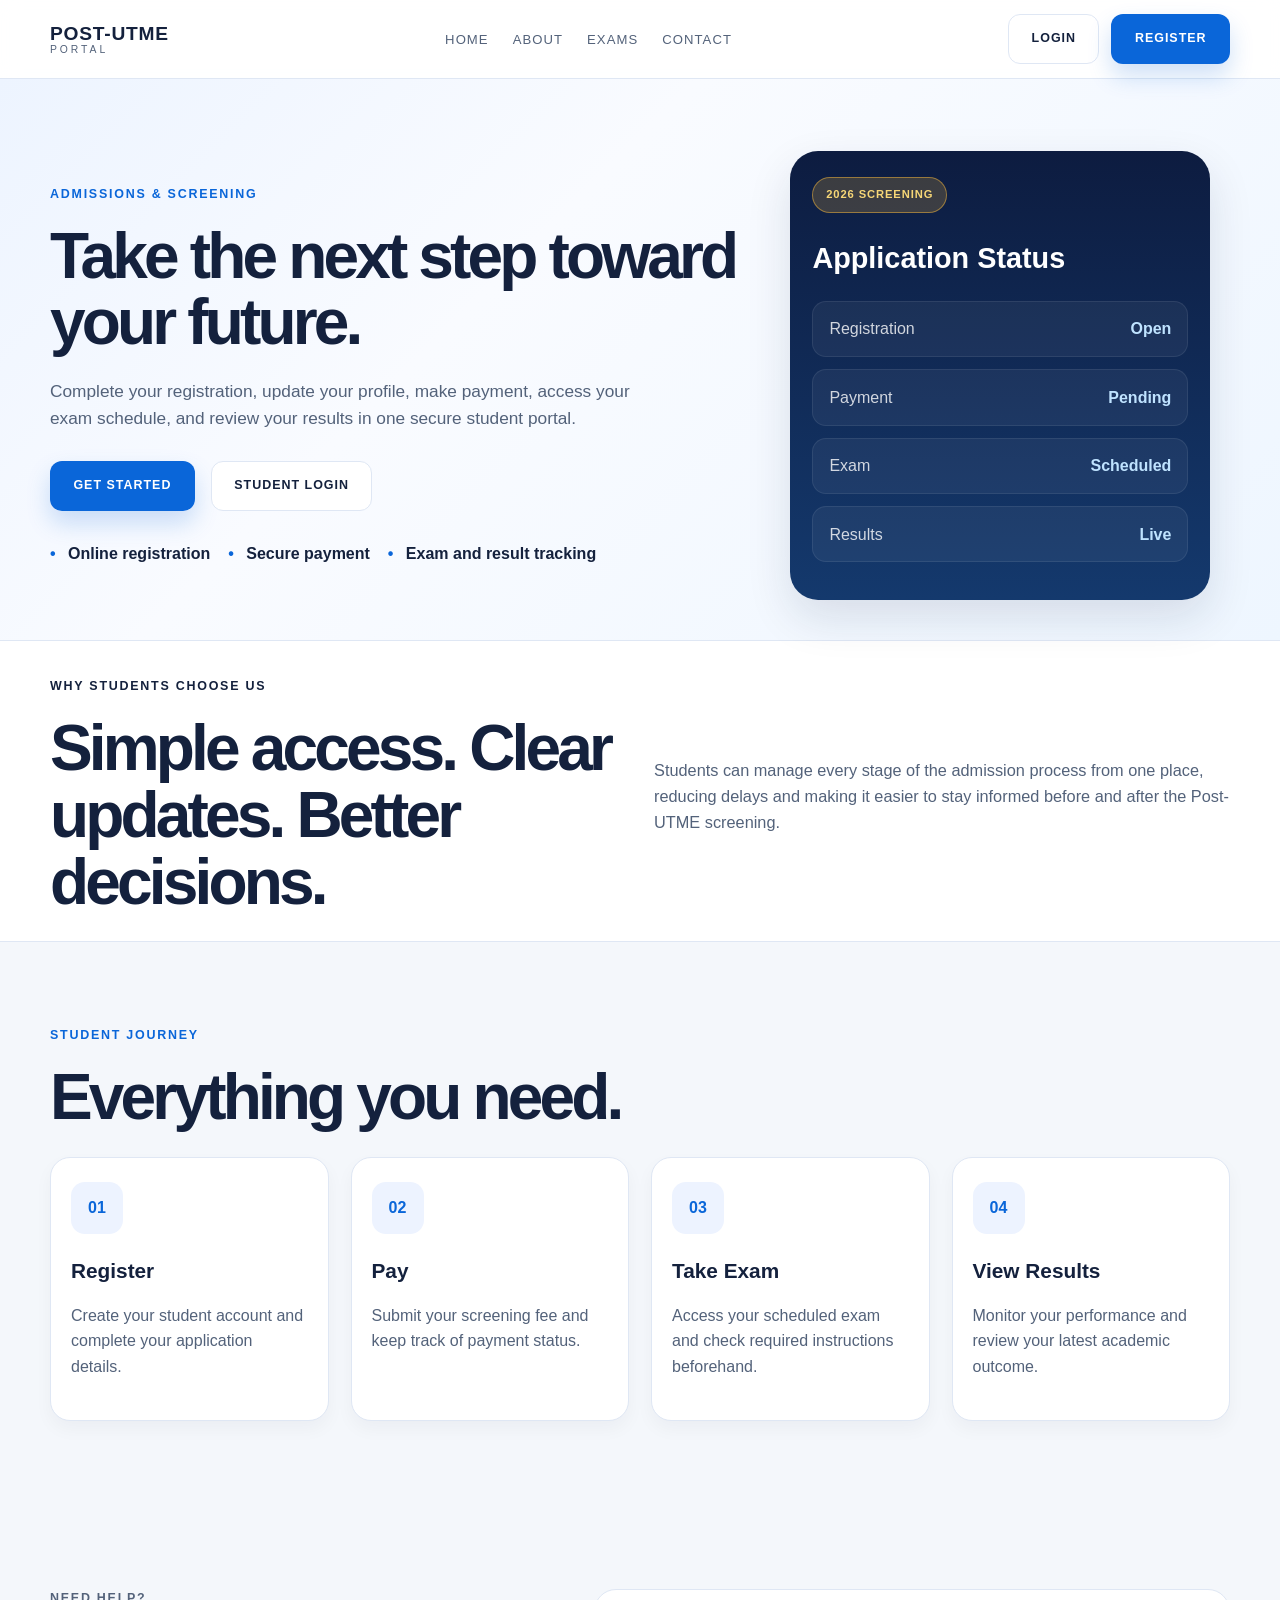
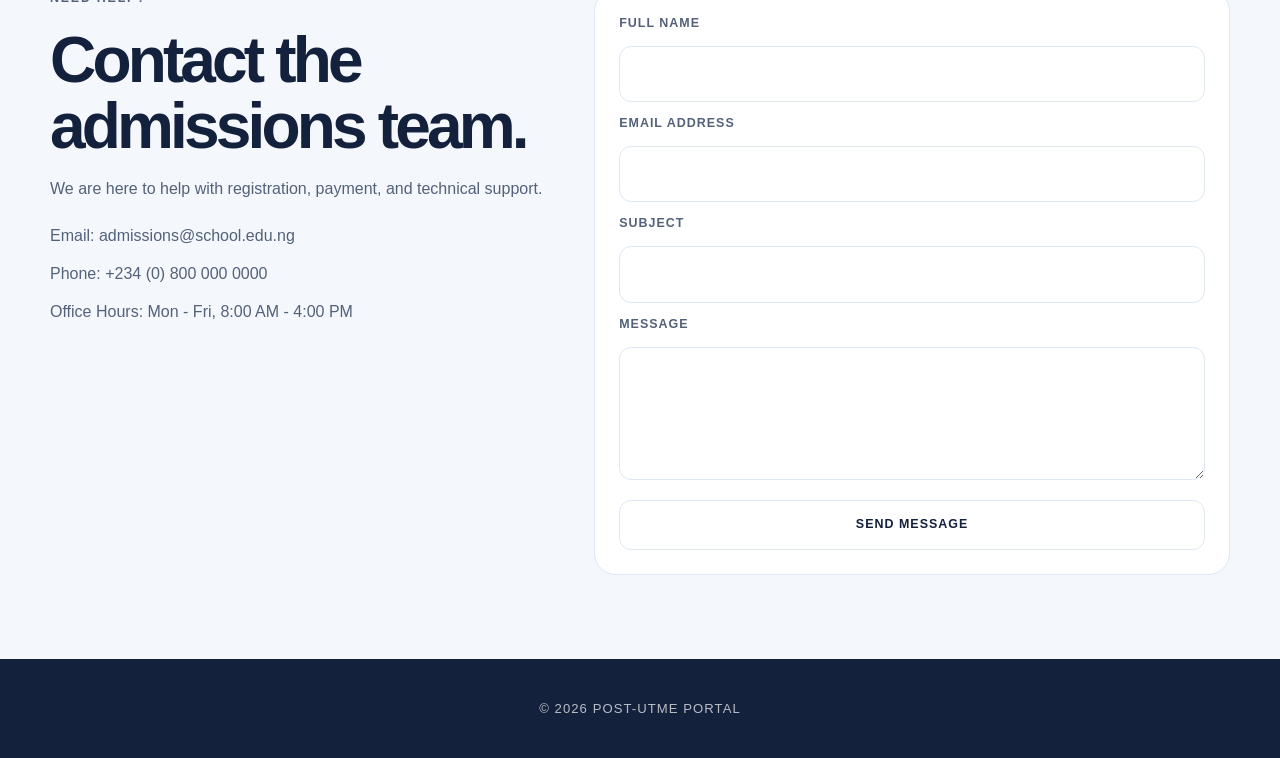
==== public/index.html @ b12bf3f4 "Initial project commit" ====
﻿<!DOCTYPE html>
<html lang="en">
<head>
    <meta charset="UTF-8">
    <meta name="viewport" content="width=device-width, initial-scale=1.0">
    <title>Post-UTME Examination Portal</title>
    <meta name="description" content="Post-UTME examination portal for student registration, login, exam access, and result checking.">
    <link rel="stylesheet" href="css/styles.css">
</head>
<body>
    <header class="topbar">
        <div class="container nav-wrap">
            <div class="brand-block">
                <span class="brand-mark">Post-UTME</span>
                <span class="brand-sub">Portal</span>
            </div>
            <nav class="main-nav" aria-label="Primary navigation">
                <a href="#home">Home</a>
                <a href="#about">About</a>
                <a href="#exams">Exams</a>
                <a href="#contact">Contact</a>
            </nav>
            <div class="nav-actions">
                <a class="btn btn-light" href="#login">Login</a>
                <a class="btn btn-primary" href="#register">Register</a>
            </div>
        </div>
    </header>

    <main id="home">
        <section class="hero">
            <div class="container hero-inner">
                <div class="hero-copy">
                    <p class="eyebrow">Admissions & screening</p>
                    <h1>Take the next step toward your future.</h1>
                    <p class="hero-text">
                        Complete your registration, update your profile, make payment, access your exam schedule,
                        and review your results in one secure student portal.
                    </p>
                    <div class="cta-row">
                        <a class="btn btn-primary" href="#register">Get Started</a>
                        <a class="btn btn-secondary" href="#login">Student Login</a>
                    </div>
                    <ul class="highlight-list">
                        <li>Online registration</li>
                        <li>Secure payment</li>
                        <li>Exam and result tracking</li>
                    </ul>
                </div>

                <div class="hero-panel" aria-label="Portal overview">
                    <div class="panel-card">
                        <span class="panel-badge">2026 Screening</span>
                        <h2>Application Status</h2>
                        <div class="status-row">
                            <span>Registration</span>
                            <strong>Open</strong>
                        </div>
                        <div class="status-row">
                            <span>Payment</span>
                            <strong>Pending</strong>
                        </div>
                        <div class="status-row">
                            <span>Exam</span>
                            <strong>Scheduled</strong>
                        </div>
                        <div class="status-row">
                            <span>Results</span>
                            <strong>Live</strong>
                        </div>
                    </div>
                </div>
            </div>
        </section>

        <section id="about" class="info-band">
            <div class="container info-grid">
                <div>
                    <p class="eyebrow dark">Why students choose us</p>
                    <h2>Simple access. Clear updates. Better decisions.</h2>
                </div>
                <p>
                    Students can manage every stage of the admission process from one place, reducing delays and
                    making it easier to stay informed before and after the Post-UTME screening.
                </p>
            </div>
        </section>

        <section id="exams" class="feature-section">
            <div class="container">
                <div class="section-heading">
                    <div>
                        <p class="eyebrow">Student journey</p>
                        <h2>Everything you need.</h2>
                    </div>
                </div>

                <div class="feature-grid">
                    <article class="feature-card">
                        <div class="feature-icon">01</div>
                        <h3>Register</h3>
                        <p>Create your student account and complete your application details.</p>
                    </article>
                    <article class="feature-card">
                        <div class="feature-icon">02</div>
                        <h3>Pay</h3>
                        <p>Submit your screening fee and keep track of payment status.</p>
                    </article>
                    <article class="feature-card">
                        <div class="feature-icon">03</div>
                        <h3>Take Exam</h3>
                        <p>Access your scheduled exam and check required instructions beforehand.</p>
                    </article>
                    <article class="feature-card">
                        <div class="feature-icon">04</div>
                        <h3>View Results</h3>
                        <p>Monitor your performance and review your latest academic outcome.</p>
                    </article>
                </div>
            </div>
        </section>

        <section id="contact" class="contact-section">
            <div class="container contact-grid">
                <div class="contact-copy">
                    <p class="eyebrow">Need help?</p>
                    <h2>Contact the admissions team.</h2>
                    <p>We are here to help with registration, payment, and technical support.</p>
                    <ul>
                        <li>Email: admissions@school.edu.ng</li>
                        <li>Phone: +234 (0) 800 000 0000</li>
                        <li>Office Hours: Mon - Fri, 8:00 AM - 4:00 PM</li>
                    </ul>
                </div>

                <form id="contact-form" class="portal-form contact-form">
                    <label for="name">Full name</label>
                    <input id="name" name="name" type="text" required>

                    <label for="email">Email address</label>
                    <input id="email" name="email" type="email" required>

                    <label for="subject">Subject</label>
                    <input id="subject" name="subject" type="text" required>

                    <label for="message">Message</label>
                    <textarea id="message" name="message" rows="4" required></textarea>

                    <button type="submit" class="btn btn-secondary full-width">Send Message</button>
                </form>
            </div>
        </section>
    </main>

    <div class="modal" id="login-modal" aria-hidden="true">
        <div class="modal-backdrop" data-close-modal></div>
        <div class="modal-card" role="dialog" aria-modal="true" aria-labelledby="login-title">
            <button type="button" class="close" aria-label="Close login form">×</button>
            <h3 id="login-title">Student Login</h3>
            <form id="login-form" class="portal-form">
                <label for="login-email">Email address</label>
                <input id="login-email" name="email" type="email" placeholder="you@example.com" required>

                <label for="login-password">Password</label>
                <input id="login-password" name="password" type="password" placeholder="Enter your password" required>

                <button type="submit" class="btn btn-primary full-width">Login</button>
            </form>
        </div>
    </div>

    <div class="modal" id="register-modal" aria-hidden="true">
        <div class="modal-backdrop" data-close-modal></div>
        <div class="modal-card" role="dialog" aria-modal="true" aria-labelledby="register-title">
            <button type="button" class="close" aria-label="Close registration form">×</button>
            <h3 id="register-title">Create Account</h3>
            <form id="register-form" class="portal-form">
                <div class="two-col">
                    <div>
                        <label for="first-name">First name</label>
                        <input id="first-name" name="firstName" type="text" required>
                    </div>
                    <div>
                        <label for="last-name">Last name</label>
                        <input id="last-name" name="lastName" type="text" required>
                    </div>
                </div>

                <label for="reg-email">Email address</label>
                <input id="reg-email" name="email" type="email" required>

                <label for="phone">Phone number</label>
                <input id="phone" name="phoneNumber" type="tel" required>

                <label for="password">Password</label>
                <input id="password" name="password" type="password" required>

                <button type="submit" class="btn btn-primary full-width">Register</button>
            </form>
        </div>
    </div>

    <footer class="site-footer">
        <div class="container footer-inner">
            <p>© 2026 Post-UTME Portal</p>
        </div>
    </footer>

    <script src="js/main.js"></script>
</body>
</html>
---- public/css/styles.css ----
:root {
    --primary: #0a66d9;
    --primary-dark: #094aa8;
    --accent: #f6b73c;
    --bg: #f4f7fb;
    --panel: #ffffff;
    --panel-alt: #edf3ff;
    --text: #14213d;
    --muted: #53627a;
    --line: #dfe7f4;
    --success: #0f9f6e;
    --shadow: 0 18px 45px rgba(17, 36, 68, 0.12);
}

* {
    box-sizing: border-box;
}

html {
    scroll-behavior: smooth;
}

body {
    margin: 0;
    font-family: Arial, Helvetica, sans-serif;
    background: var(--bg);
    color: var(--text);
    line-height: 1.6;
}

a {
    color: inherit;
    text-decoration: none;
}

img {
    max-width: 100%;
    display: block;
}

button,
input,
textarea {
    font: inherit;
}

.container {
    width: min(1180px, calc(100% - 32px));
    margin: 0 auto;
}

.topbar {
    position: sticky;
    top: 0;
    z-index: 20;
    background: rgba(255, 255, 255, 0.92);
    backdrop-filter: blur(10px);
    border-bottom: 1px solid var(--line);
}

.nav-wrap {
    display: flex;
    align-items: center;
    justify-content: space-between;
    min-height: 78px;
    gap: 20px;
}

.brand-block {
    display: flex;
    flex-direction: column;
    line-height: 1.1;
}

.brand-mark {
    font-size: 1.2rem;
    font-weight: 800;
    letter-spacing: 0.04em;
    text-transform: uppercase;
}

.brand-sub {
    font-size: 0.65rem;
    letter-spacing: 0.28em;
    text-transform: uppercase;
    color: var(--muted);
}

.main-nav {
    display: flex;
    align-items: center;
    gap: 24px;
    color: var(--muted);
    font-size: 0.82rem;
    text-transform: uppercase;
    letter-spacing: 0.08em;
}

.main-nav a {
    transition: color 0.2s ease;
}

.main-nav a:hover {
    color: var(--primary);
}

.nav-actions {
    display: flex;
    align-items: center;
    gap: 12px;
}

.btn {
    display: inline-flex;
    align-items: center;
    justify-content: center;
    border: 1px solid transparent;
    padding: 0.88rem 1.4rem;
    border-radius: 12px;
    font-size: 0.78rem;
    font-weight: 700;
    letter-spacing: 0.08em;
    text-transform: uppercase;
    cursor: pointer;
    transition: transform 0.2s ease, box-shadow 0.2s ease, background 0.2s ease;
}

.btn:hover {
    transform: translateY(-1px);
}

.btn-primary {
    background: var(--primary);
    color: #fff;
    box-shadow: 0 12px 24px rgba(10, 102, 217, 0.2);
}

.btn-primary:hover {
    background: var(--primary-dark);
}

.btn-secondary,
.btn-light {
    background: #fff;
    border-color: var(--line);
    color: var(--text);
}

.btn-secondary:hover,
.btn-light:hover {
    border-color: var(--primary);
    color: var(--primary);
}

.hero {
    padding: 72px 0 40px;
    background: linear-gradient(135deg, #edf4ff 0%, #f9fbff 38%, #eef6ff 100%);
}

.hero-inner {
    display: grid;
    grid-template-columns: 1.2fr 0.8fr;
    gap: 32px;
    align-items: center;
}

.eyebrow {
    margin: 0 0 18px;
    color: var(--primary);
    font-size: 0.78rem;
    font-weight: 700;
    letter-spacing: 0.14em;
    text-transform: uppercase;
}

.eyebrow.dark {
    color: var(--text);
}

.hero-copy h1,
.info-grid h2,
.section-heading h2,
.contact-copy h2 {
    margin: 0;
    font-size: clamp(2.6rem, 5vw, 5rem);
    line-height: 1.04;
    letter-spacing: -0.06em;
}

.hero-text {
    max-width: 620px;
    margin: 22px 0 0;
    font-size: 1.08rem;
    color: var(--muted);
}

.cta-row {
    display: flex;
    flex-wrap: wrap;
    gap: 16px;
    margin-top: 28px;
}

.highlight-list {
    list-style: none;
    padding: 0;
    margin: 30px 0 0;
    display: flex;
    flex-wrap: wrap;
    gap: 10px 18px;
    color: var(--text);
    font-weight: 600;
}

.highlight-list li {
    position: relative;
    padding-left: 18px;
}

.highlight-list li::before {
    content: "•";
    position: absolute;
    left: 0;
    color: var(--primary);
}

.hero-panel {
    display: flex;
    justify-content: center;
}

.panel-card {
    width: min(100%, 420px);
    background: linear-gradient(180deg, #0d1c40 0%, #14396d 100%);
    color: #fff;
    border-radius: 28px;
    padding: 26px 22px;
    box-shadow: var(--shadow);
}

.panel-badge {
    display: inline-flex;
    padding: 0.5rem 0.8rem;
    border-radius: 999px;
    background: rgba(246, 183, 60, 0.2);
    border: 1px solid rgba(246, 183, 60, 0.5);
    color: #f7d777;
    font-size: 0.7rem;
    font-weight: 700;
    letter-spacing: 0.08em;
    text-transform: uppercase;
}

.panel-card h2 {
    margin: 22px 0 20px;
    font-size: 1.8rem;
}

.status-row {
    display: flex;
    align-items: center;
    justify-content: space-between;
    background: rgba(255, 255, 255, 0.05);
    border: 1px solid rgba(255, 255, 255, 0.08);
    border-radius: 14px;
    padding: 0.9rem 1rem;
    margin-bottom: 12px;
}

.status-row span {
    color: rgba(255, 255, 255, 0.8);
}

.status-row strong {
    color: #bfe3ff;
}

.info-band {
    background: #fff;
    border-top: 1px solid var(--line);
    border-bottom: 1px solid var(--line);
    padding: 36px 0 26px;
}

.info-grid {
    display: grid;
    grid-template-columns: 1fr 1fr;
    align-items: center;
    gap: 28px;
}

.info-grid p:last-child {
    color: var(--muted);
    font-size: 1.02rem;
}

.feature-section,
.contact-section,
.auth-section {
    padding: 84px 0;
}

.section-heading {
    margin-bottom: 26px;
}

.feature-grid {
    display: grid;
    grid-template-columns: repeat(4, minmax(0, 1fr));
    gap: 22px;
}

.feature-card {
    background: var(--panel);
    border: 1px solid var(--line);
    border-radius: 20px;
    padding: 24px 20px;
    box-shadow: 0 8px 18px rgba(20, 33, 61, 0.04);
}

.feature-icon {
    display: inline-flex;
    align-items: center;
    justify-content: center;
    width: 52px;
    height: 52px;
    border-radius: 14px;
    background: var(--panel-alt);
    color: var(--primary);
    font-weight: 800;
    margin-bottom: 20px;
}

.feature-card h3 {
    margin: 0 0 10px;
    font-size: 1.3rem;
}

.feature-card p,
.card-copy,
.contact-copy p,
.contact-copy li,
.portal-form label,
.portal-form input,
.portal-form textarea {
    color: var(--muted);
}

.auth-grid {
    display: grid;
    grid-template-columns: 1fr 1fr;
    gap: 22px;
}

.auth-card {
    background: var(--panel);
    border-radius: 22px;
    border: 1px solid var(--line);
    padding: 28px 24px;
}

.highlight-card {
    background: linear-gradient(180deg, #f5f9ff 0%, #edf3ff 100%);
}

.auth-card h3 {
    margin: 0;
    font-size: 1.8rem;
}

.card-copy {
    margin: 12px 0 20px;
}

.portal-form {
    display: flex;
    flex-direction: column;
    gap: 12px;
}

.portal-form label {
    font-size: 0.78rem;
    font-weight: 700;
    letter-spacing: 0.08em;
    text-transform: uppercase;
}

.portal-form input,
.portal-form textarea {
    width: 100%;
    border: 1px solid var(--line);
    border-radius: 12px;
    padding: 0.9rem 1rem;
    background: #fff;
    color: var(--text);
}

.portal-form input:focus,
.portal-form textarea:focus {
    outline: 2px solid rgba(10, 102, 217, 0.15);
    border-color: var(--primary);
}

.two-col {
    display: grid;
    grid-template-columns: repeat(2, minmax(0, 1fr));
    gap: 12px;
}

.full-width {
    width: 100%;
    margin-top: 8px;
}

.contact-grid {
    display: grid;
    grid-template-columns: 0.9fr 1.1fr;
    gap: 24px;
    align-items: start;
}

.contact-copy ul {
    list-style: none;
    padding: 0;
    margin: 22px 0 0;
    display: grid;
    gap: 12px;
}

.contact-form {
    background: var(--panel);
    border: 1px solid var(--line);
    border-radius: 22px;
    padding: 24px;
}

.site-footer {
    background: var(--text);
    color: rgba(255, 255, 255, 0.7);
    padding: 26px 0;
}

.footer-inner {
    display: flex;
    justify-content: center;
    font-size: 0.82rem;
    letter-spacing: 0.08em;
    text-transform: uppercase;
}

.modal {
    position: fixed;
    inset: 0;
    display: none;
    align-items: center;
    justify-content: center;
    z-index: 30;
    padding: 24px;
}

.modal-backdrop {
    position: absolute;
    inset: 0;
    background: rgba(10, 18, 33, 0.6);
}

.modal-card {
    position: relative;
    width: min(100%, 560px);
    background: var(--panel);
    border-radius: 24px;
    padding: 28px 24px;
    z-index: 1;
    box-shadow: var(--shadow);
}

.modal-card h3 {
    margin: 0 0 18px;
    font-size: 1.9rem;
}

.close {
    position: absolute;
    top: 14px;
    right: 14px;
    border: 1px solid var(--line);
    background: #fff;
    border-radius: 50%;
    width: 36px;
    height: 36px;
    font-size: 1.4rem;
    cursor: pointer;
    color: var(--text);
}

@media (max-width: 900px) {
    .hero-inner,
    .info-grid,
    .auth-grid,
    .contact-grid,
    .feature-grid {
        grid-template-columns: 1fr 1fr;
    }

    .feature-grid {
        grid-template-columns: 1fr 1fr;
    }
}

@media (max-width: 720px) {
    .main-nav,
    .nav-actions .btn-light {
        display: none;
    }

    .nav-wrap {
        min-height: 70px;
    }

    .hero-inner,
    .info-grid,
    .auth-grid,
    .contact-grid,
    .feature-grid,
    .two-col {
        grid-template-columns: 1fr;
    }

    .hero {
        padding-top: 48px;
    }

    .cta-row {
        flex-direction: column;
        align-items: stretch;
    }

    .btn {
        width: 100%;
    }

    .feature-section,
    .contact-section,
    .auth-section {
        padding: 64px 0;
    }
}
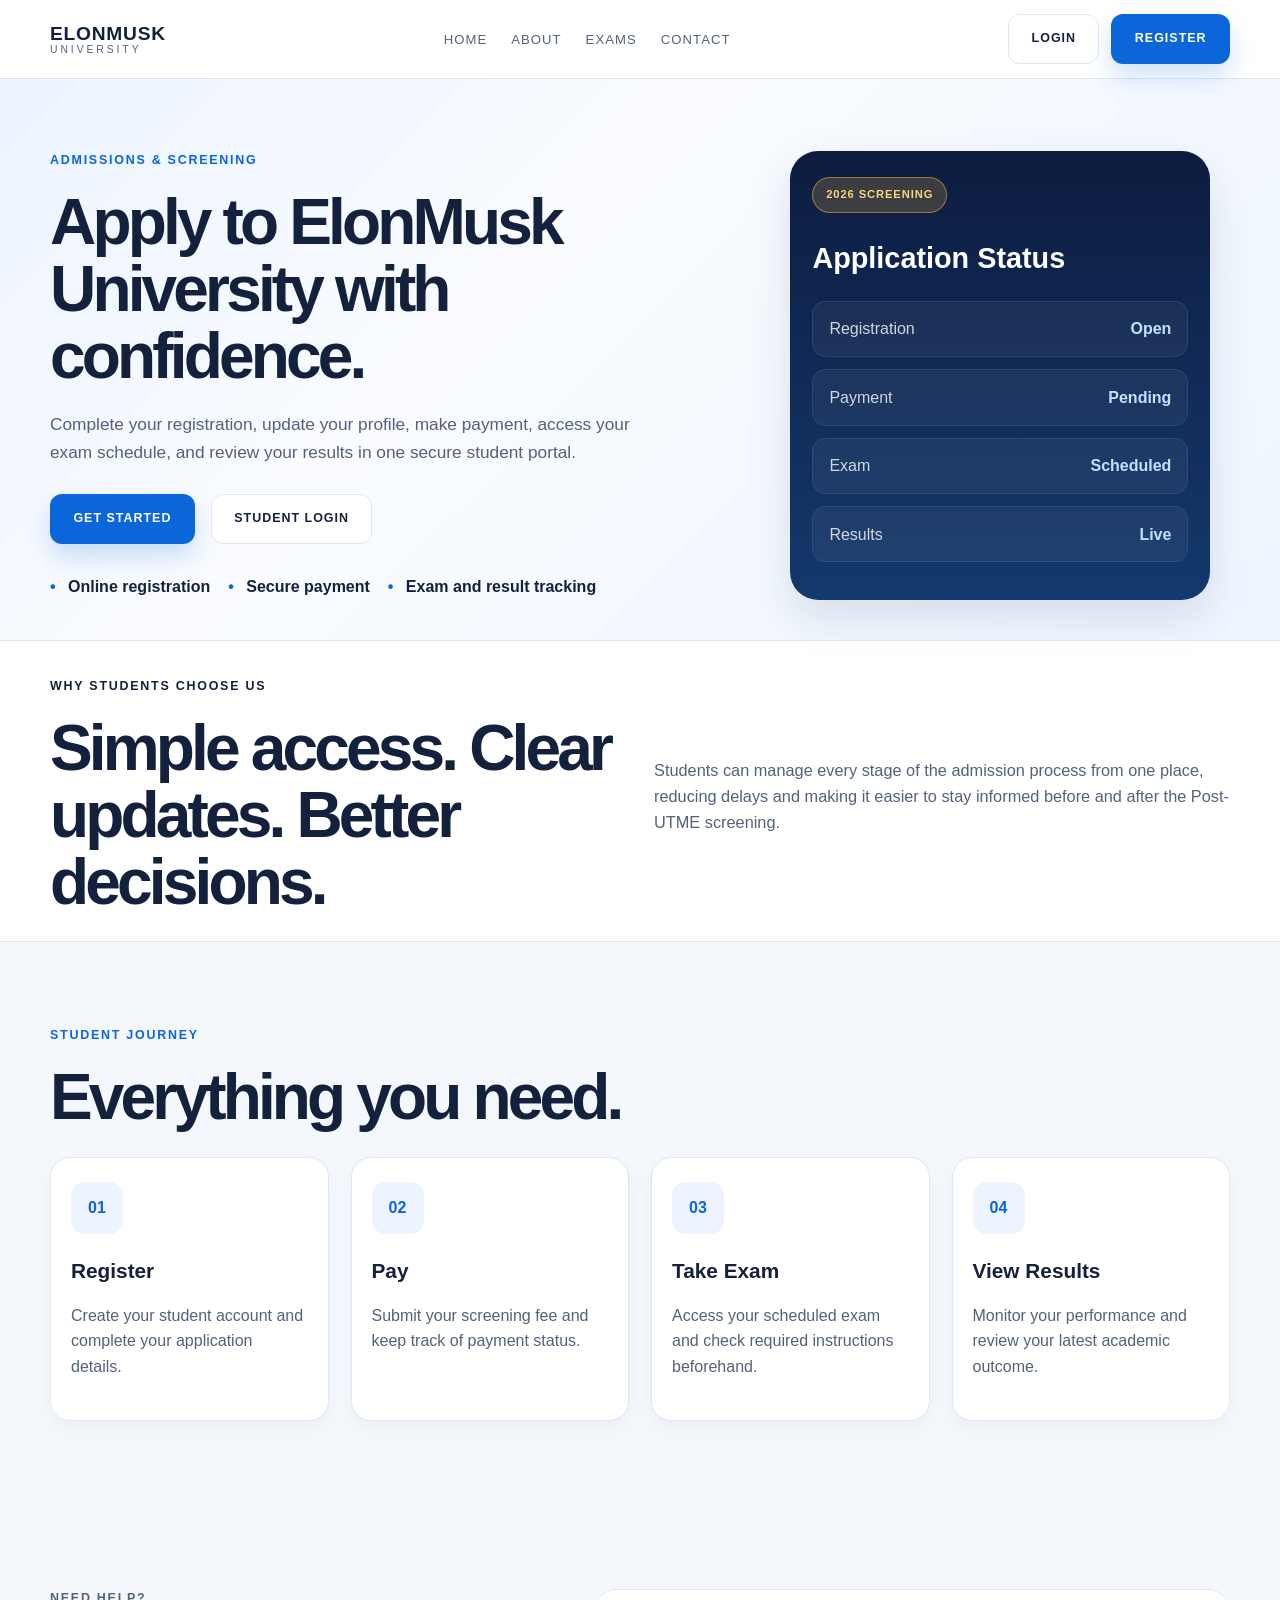
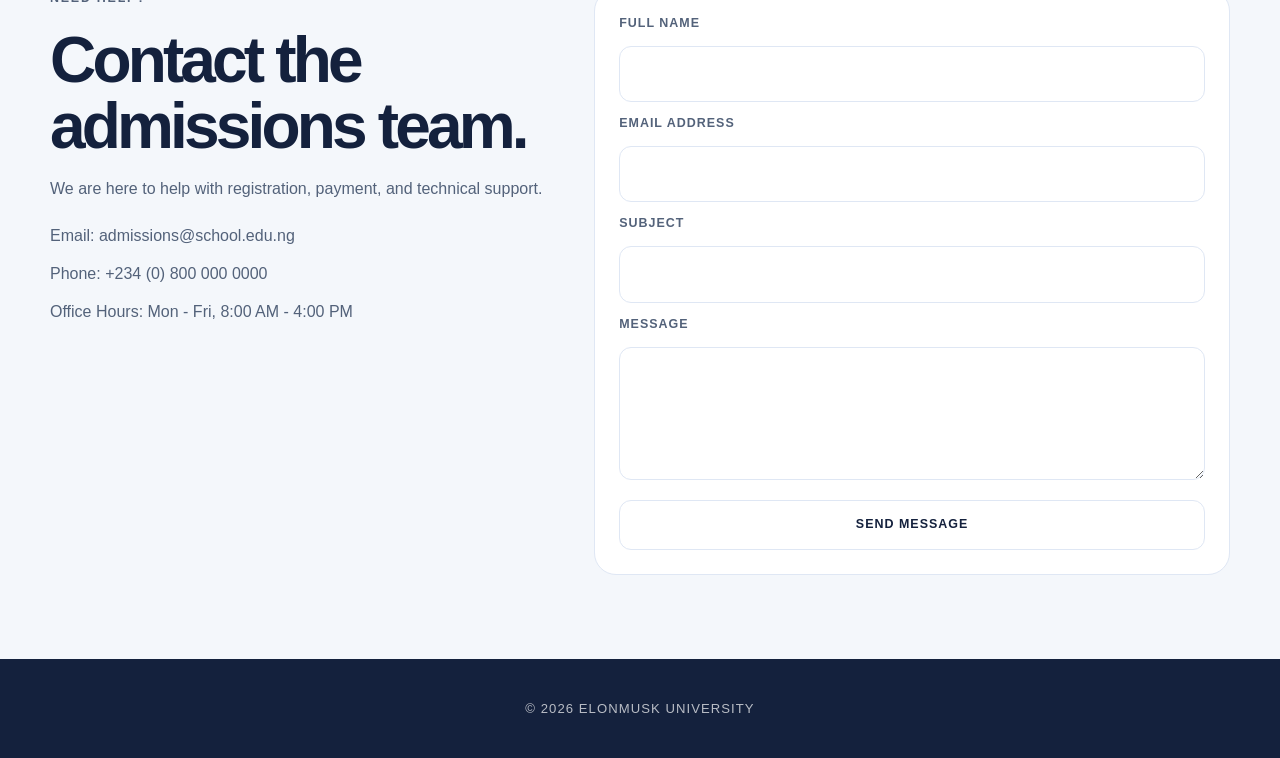
==== commit 1764534d: "Fix portal setup and align API database schema" ====
--- a/public/index.html
+++ b/public/index.html
@@ -3,16 +3,16 @@
 <head>
     <meta charset="UTF-8">
     <meta name="viewport" content="width=device-width, initial-scale=1.0">
-    <title>Post-UTME Examination Portal</title>
-    <meta name="description" content="Post-UTME examination portal for student registration, login, exam access, and result checking.">
+    <title>ElonMusk University | Post-UTME Portal</title>
+    <meta name="description" content="ElonMusk University post-UTME portal for student registration, login, exam access, and result checking.">
     <link rel="stylesheet" href="css/styles.css">
 </head>
 <body>
     <header class="topbar">
         <div class="container nav-wrap">
             <div class="brand-block">
-                <span class="brand-mark">Post-UTME</span>
-                <span class="brand-sub">Portal</span>
+                <span class="brand-mark">ElonMusk</span>
+                <span class="brand-sub">University</span>
             </div>
             <nav class="main-nav" aria-label="Primary navigation">
                 <a href="#home">Home</a>
@@ -32,7 +32,7 @@
             <div class="container hero-inner">
                 <div class="hero-copy">
                     <p class="eyebrow">Admissions & screening</p>
-                    <h1>Take the next step toward your future.</h1>
+                    <h1>Apply to ElonMusk University with confidence.</h1>
                     <p class="hero-text">
                         Complete your registration, update your profile, make payment, access your exam schedule,
                         and review your results in one secure student portal.
@@ -202,7 +202,7 @@
 
     <footer class="site-footer">
         <div class="container footer-inner">
-            <p>© 2026 Post-UTME Portal</p>
+            <p>© 2026 ElonMusk University</p>
         </div>
     </footer>
 
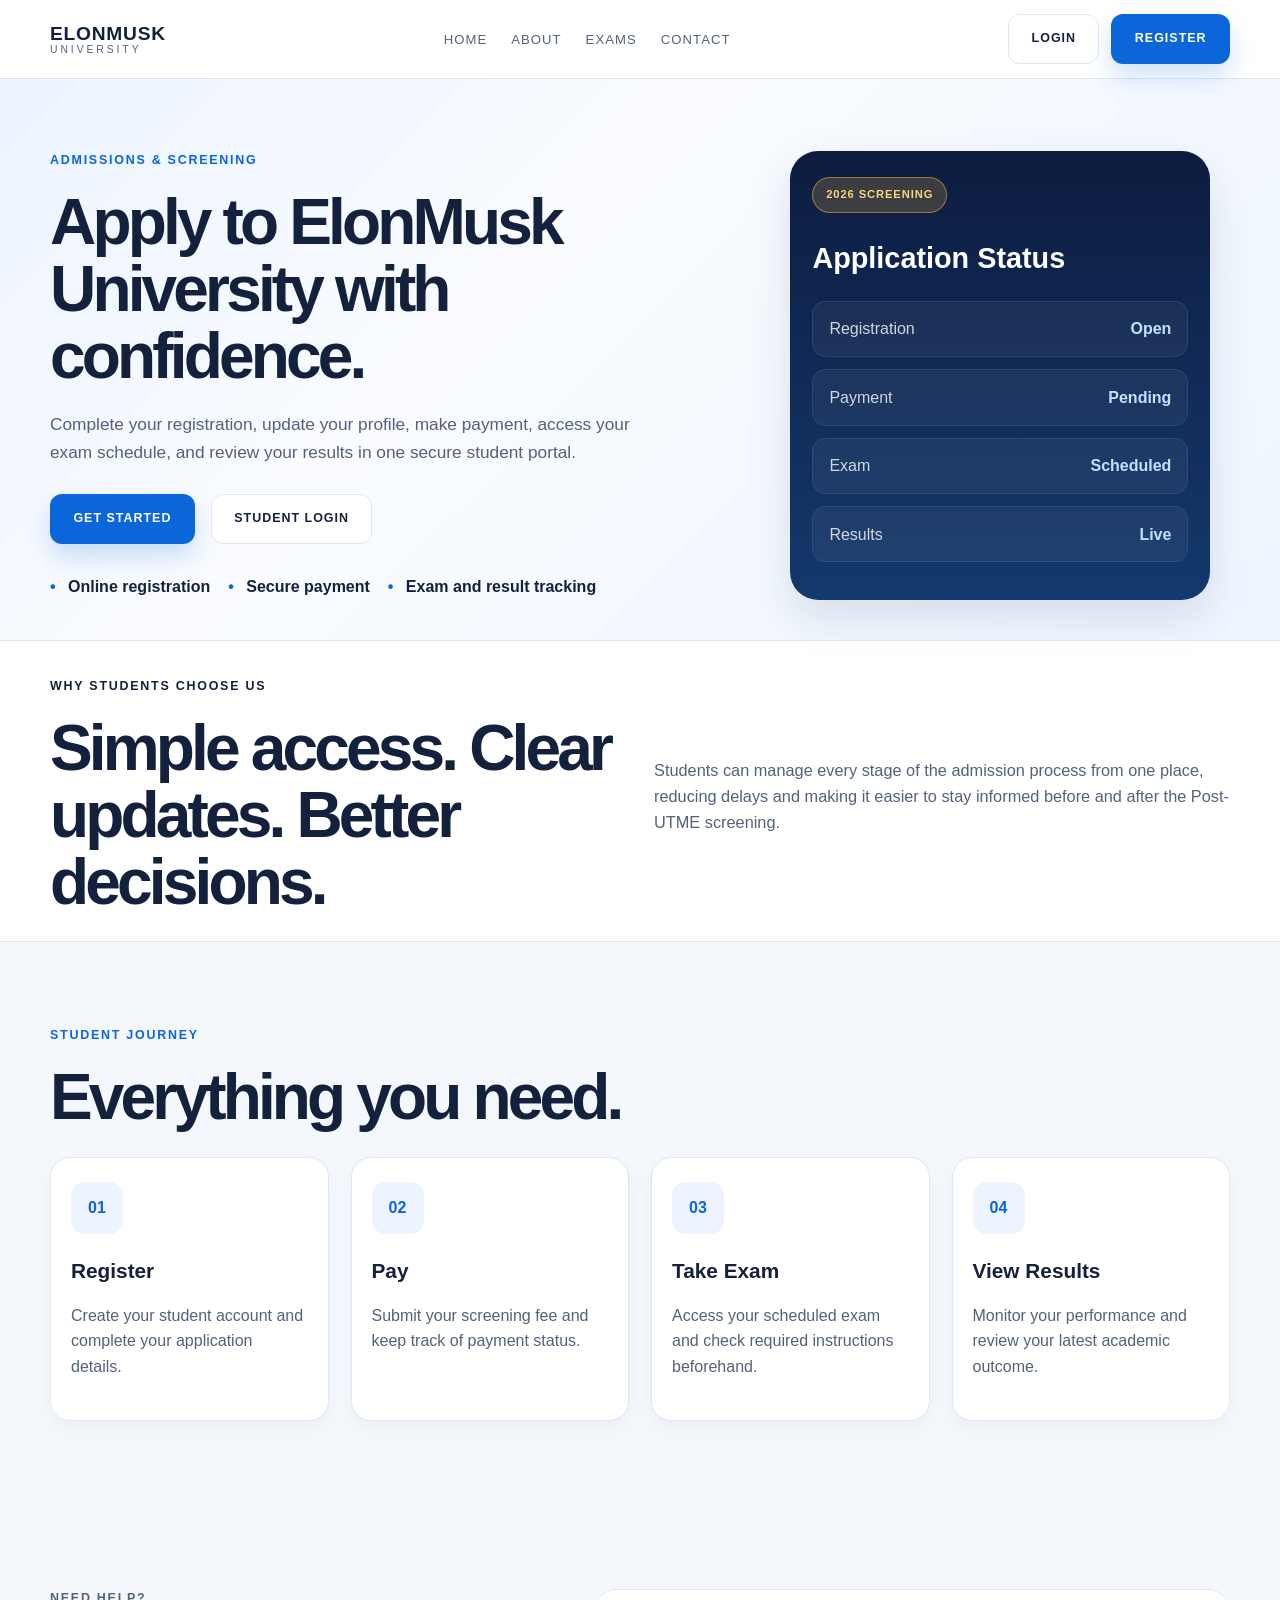
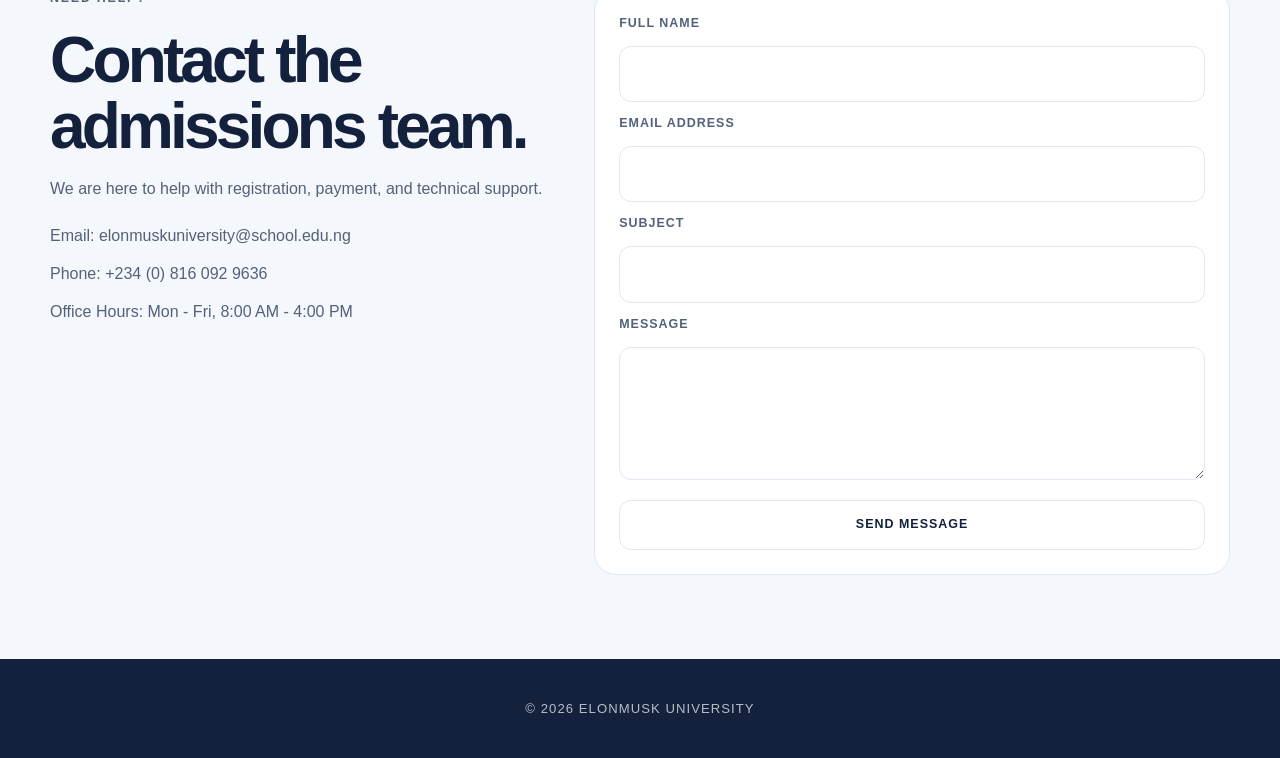
==== commit de23d07e: "Document XAMPP server troubleshooting" ====
--- a/public/index.html
+++ b/public/index.html
@@ -127,8 +127,8 @@
                     <h2>Contact the admissions team.</h2>
                     <p>We are here to help with registration, payment, and technical support.</p>
                     <ul>
-                        <li>Email: admissions@school.edu.ng</li>
-                        <li>Phone: +234 (0) 800 000 0000</li>
+                        <li>Email: elonmuskuniversity@school.edu.ng</li>
+                        <li>Phone: +234 (0) 816 092 9636</li>
                         <li>Office Hours: Mon - Fri, 8:00 AM - 4:00 PM</li>
                     </ul>
                 </div>
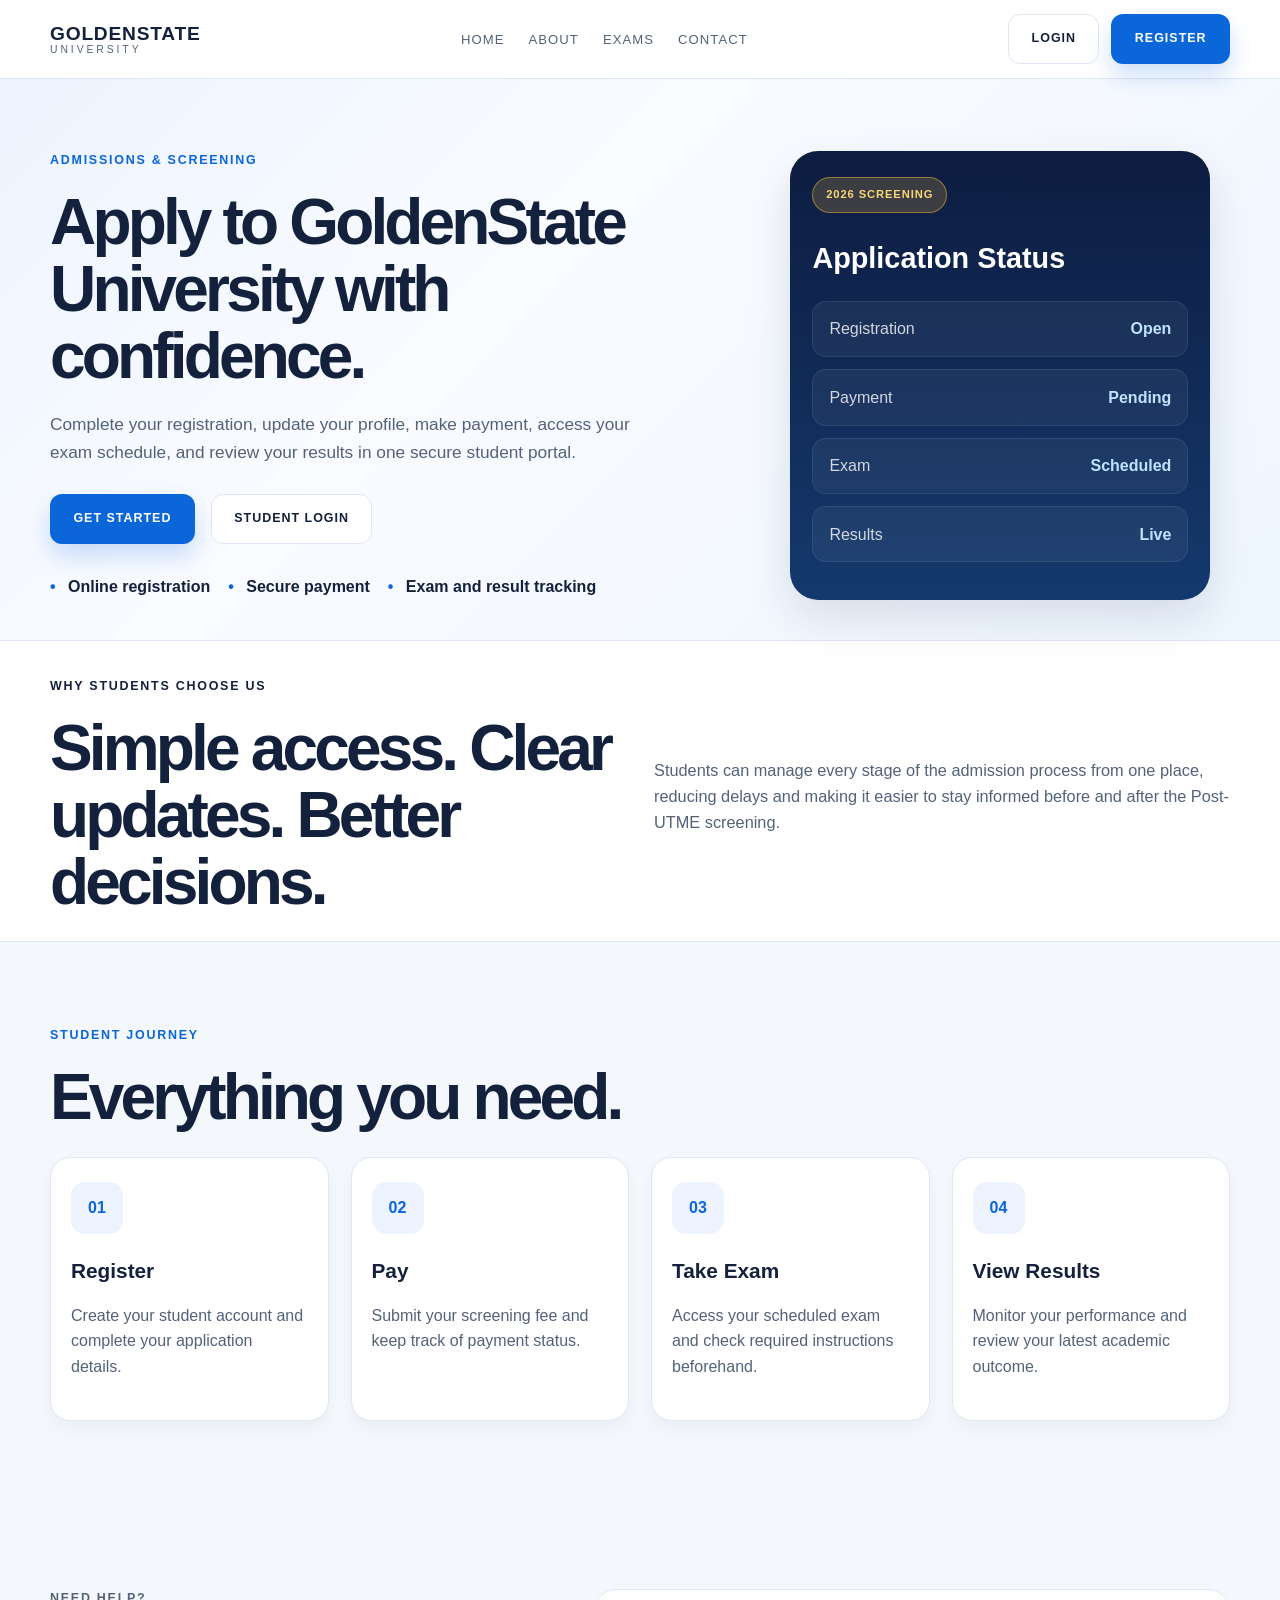
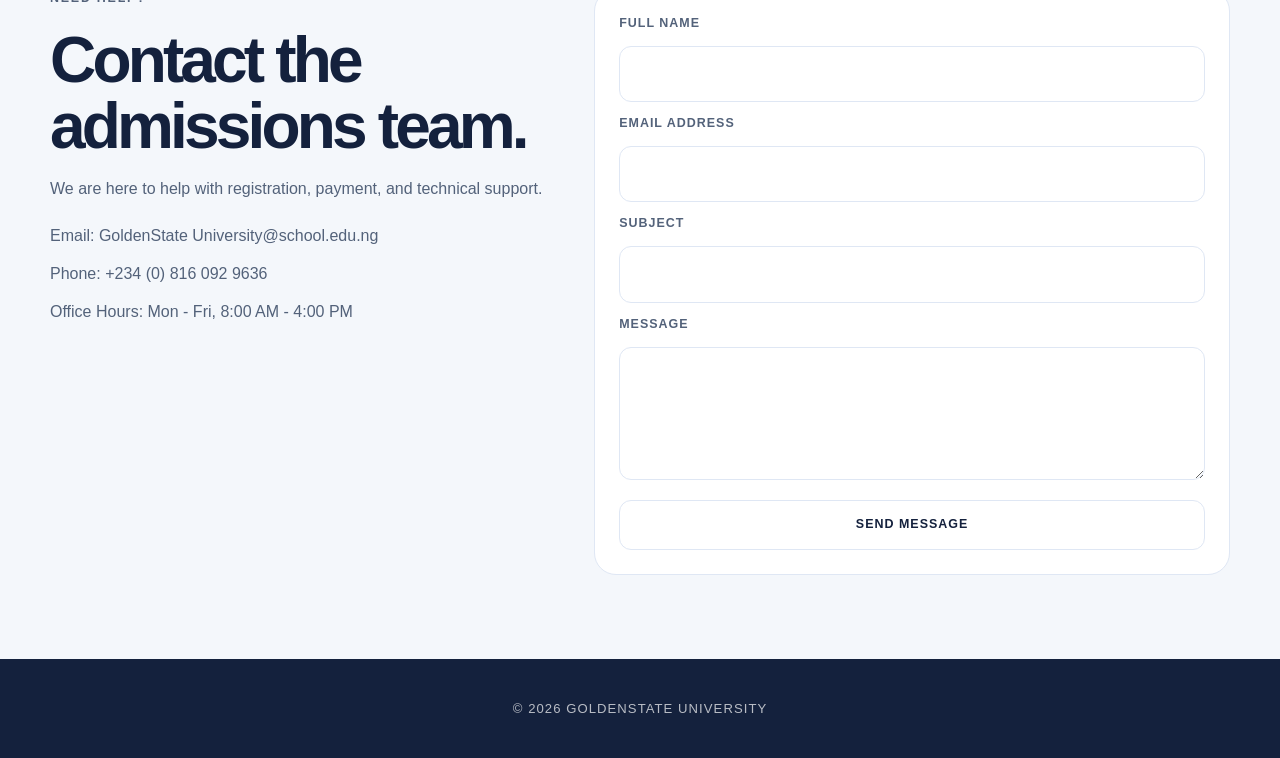
==== commit 8a0e455f: "Fix project API routing and database connection" ====
--- a/public/index.html
+++ b/public/index.html
@@ -3,15 +3,15 @@
 <head>
     <meta charset="UTF-8">
     <meta name="viewport" content="width=device-width, initial-scale=1.0">
-    <title>ElonMusk University | Post-UTME Portal</title>
-    <meta name="description" content="ElonMusk University post-UTME portal for student registration, login, exam access, and result checking.">
+    <title>GoldenState University| Post-UTME Portal</title>
+    <meta name="description" content="GoldenState University post-UTME portal for student registration, login, exam access, and result checking.">
     <link rel="stylesheet" href="css/styles.css">
 </head>
 <body>
     <header class="topbar">
         <div class="container nav-wrap">
             <div class="brand-block">
-                <span class="brand-mark">ElonMusk</span>
+                <span class="brand-mark">GoldenState</span>
                 <span class="brand-sub">University</span>
             </div>
             <nav class="main-nav" aria-label="Primary navigation">
@@ -32,7 +32,7 @@
             <div class="container hero-inner">
                 <div class="hero-copy">
                     <p class="eyebrow">Admissions & screening</p>
-                    <h1>Apply to ElonMusk University with confidence.</h1>
+                    <h1>Apply to GoldenState University with confidence.</h1>
                     <p class="hero-text">
                         Complete your registration, update your profile, make payment, access your exam schedule,
                         and review your results in one secure student portal.
@@ -127,7 +127,7 @@
                     <h2>Contact the admissions team.</h2>
                     <p>We are here to help with registration, payment, and technical support.</p>
                     <ul>
-                        <li>Email: elonmuskuniversity@school.edu.ng</li>
+                        <li>Email: GoldenState University@school.edu.ng</li>
                         <li>Phone: +234 (0) 816 092 9636</li>
                         <li>Office Hours: Mon - Fri, 8:00 AM - 4:00 PM</li>
                     </ul>
@@ -202,7 +202,7 @@
 
     <footer class="site-footer">
         <div class="container footer-inner">
-            <p>© 2026 ElonMusk University</p>
+            <p>© 2026 GoldenState University</p>
         </div>
     </footer>
 
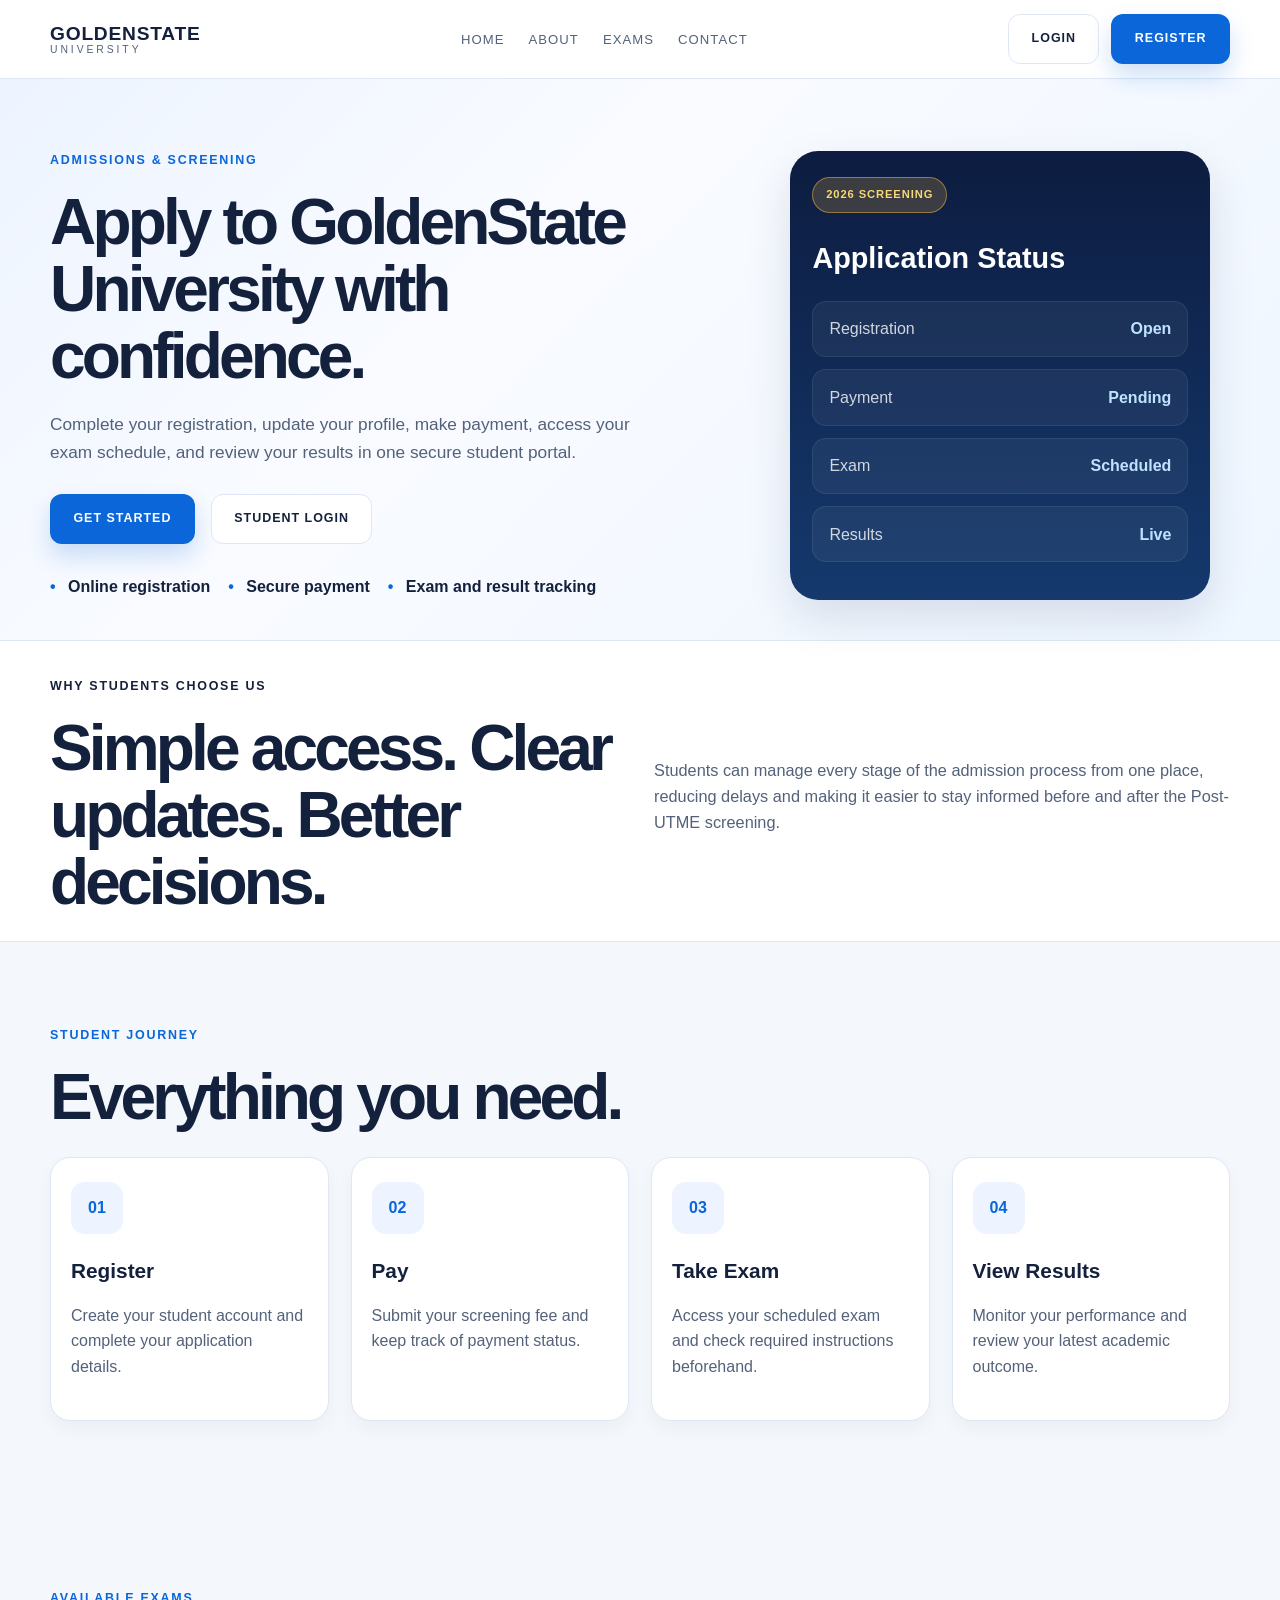
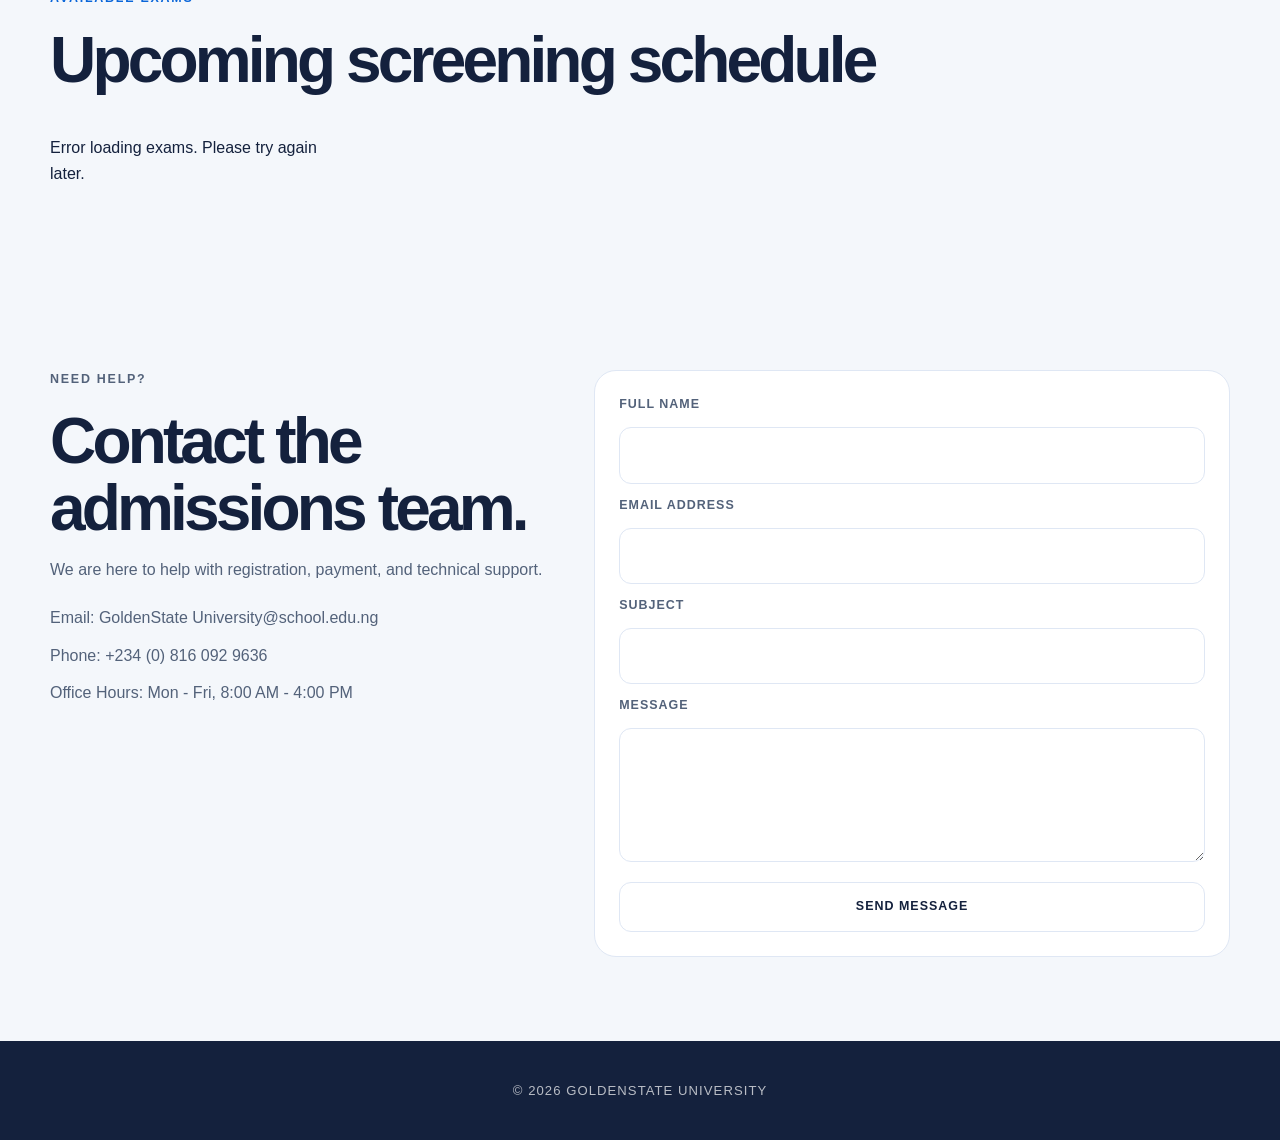
==== commit 3605c228: "Fix duplicate registration number generation" ====
--- a/public/index.html
+++ b/public/index.html
@@ -120,6 +120,18 @@
             </div>
         </section>
 
+        <section class="feature-section">
+            <div class="container">
+                <div class="section-heading">
+                    <div>
+                        <p class="eyebrow">Available exams</p>
+                        <h2>Upcoming screening schedule</h2>
+                    </div>
+                </div>
+                <div id="exams-list" class="feature-grid"></div>
+            </div>
+        </section>
+
         <section id="contact" class="contact-section">
             <div class="container contact-grid">
                 <div class="contact-copy">
